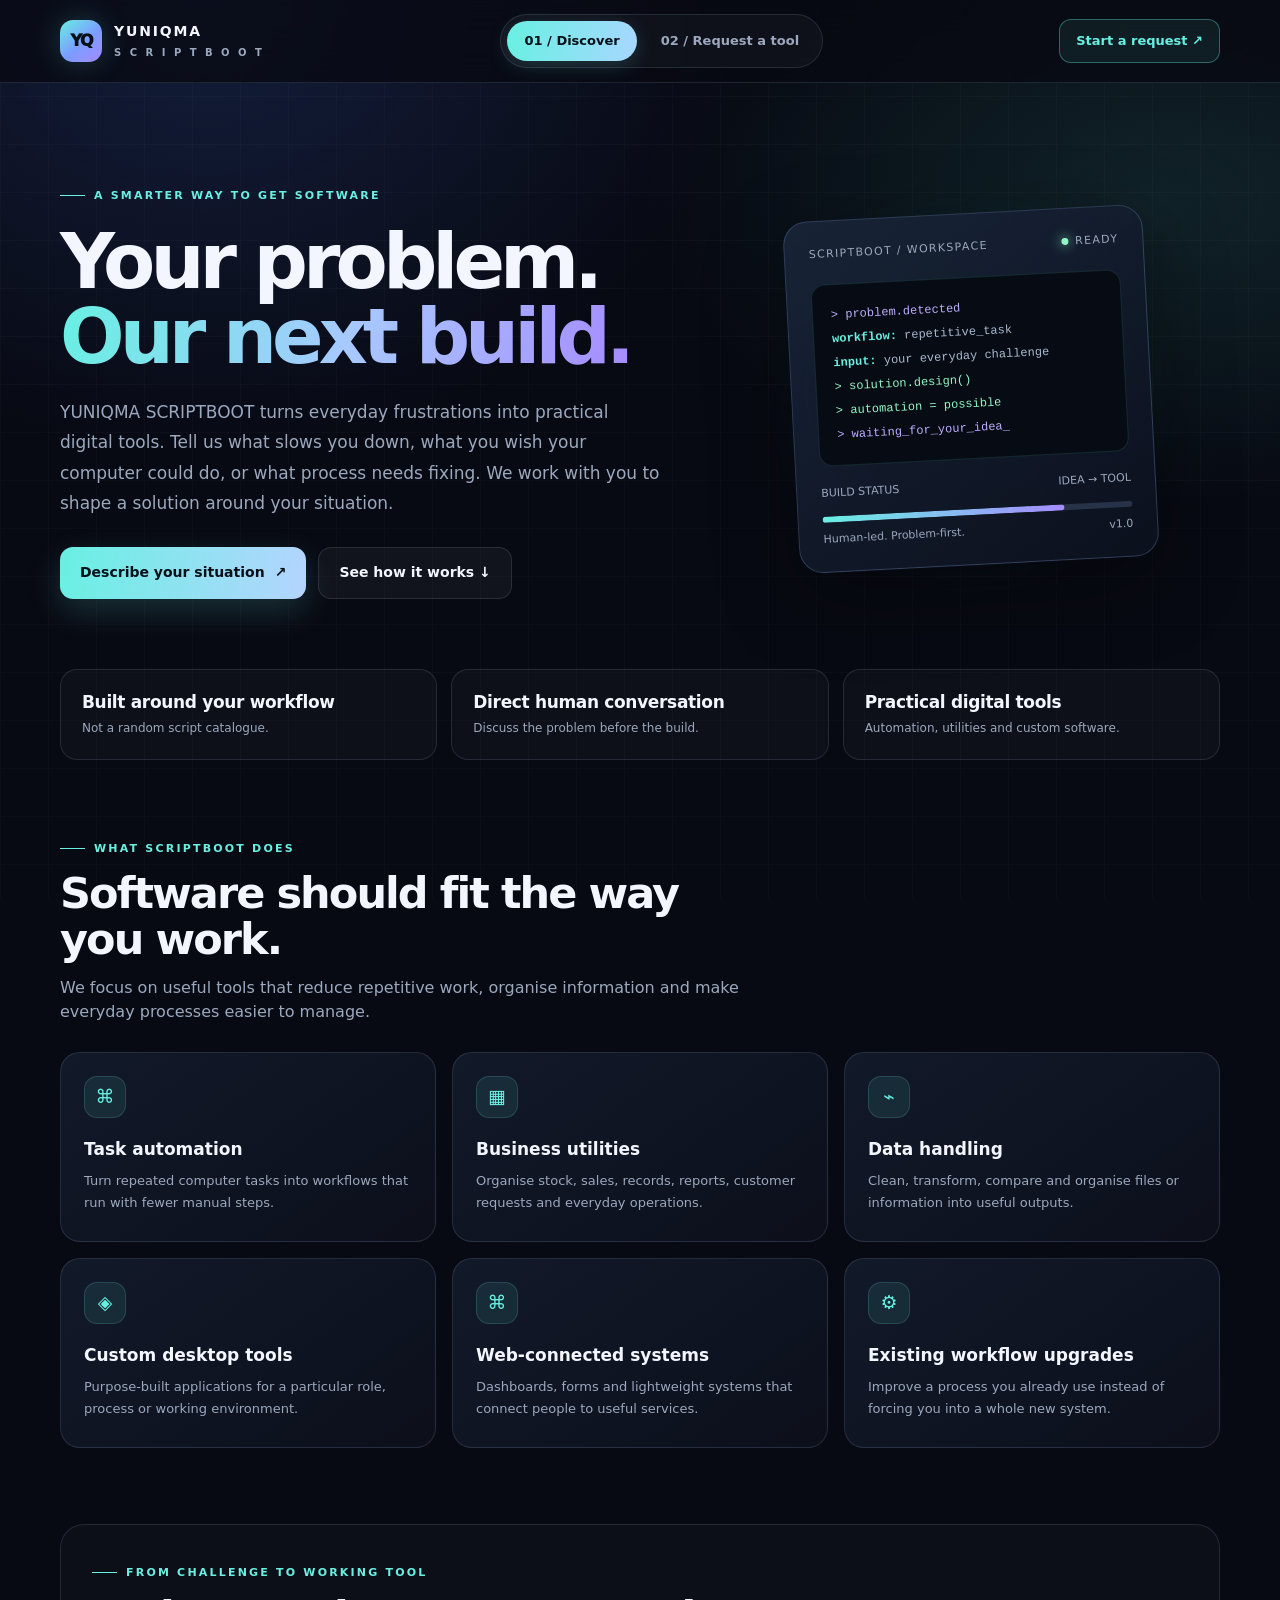
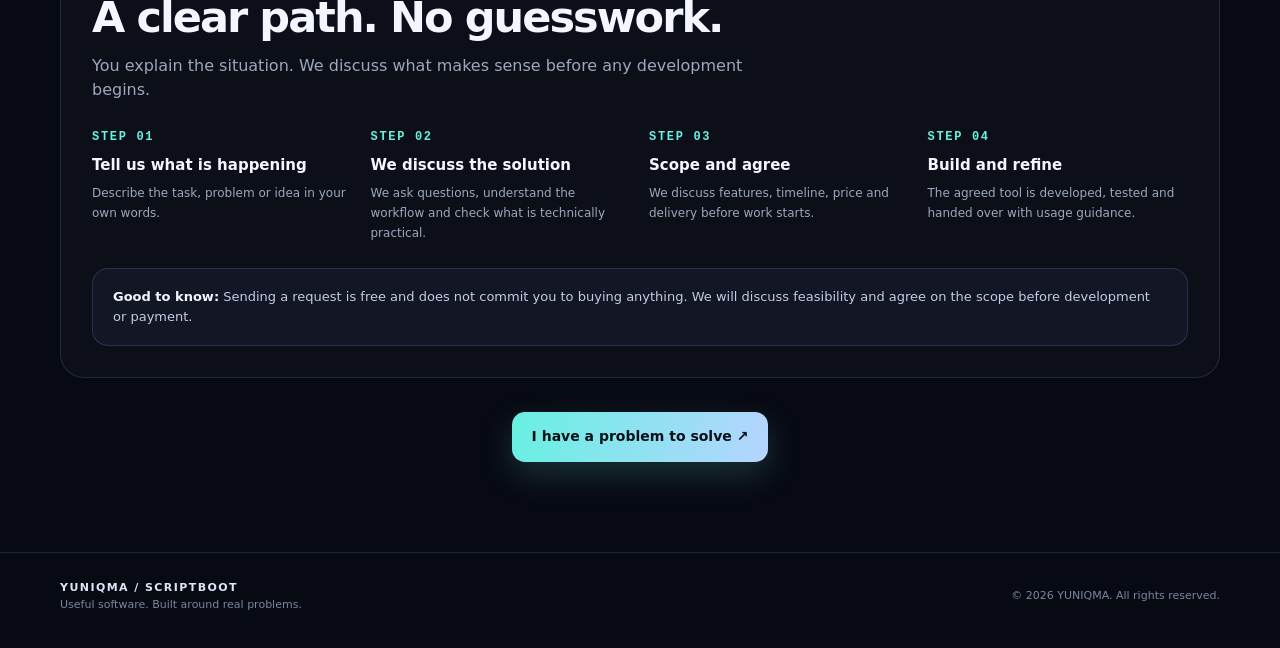
==== index.html @ 6a7606a5 "initial commit" ====
<!doctype html>
<html lang="en">
<head>
  <meta charset="utf-8">
  <meta name="viewport" content="width=device-width, initial-scale=1">
  <meta name="theme-color" content="#090b16">
  <meta name="description" content="YUNIQMA SCRIPTBOOT turns everyday workflow problems into purpose-built software and automation.">
  <title>YUNIQMA / SCRIPTBOOT — Software built around your problem</title>
  <link rel="stylesheet" href="style.css">
</head>
<body>
  <header class="topbar">
    <div class="shell nav">
      <a class="brand" href="#" aria-label="YUNIQMA SCRIPTBOOT home" onclick="showTab('docs');return false;">
        <div class="mark">YQ</div><div class="brandname">YUNIQMA<span>S C R I P T B O O T</span></div>
      </a>
      <nav class="tabs" aria-label="Main navigation">
        <button class="tab active" id="tab-docs" role="tab" aria-selected="true" aria-controls="docs" onclick="showTab('docs')">01 / Discover</button>
        <button class="tab" id="tab-request" role="tab" aria-selected="false" aria-controls="request" onclick="showTab('request')">02 / Request a tool</button>
      </nav>
      <button class="nav-cta" onclick="showTab('request')">Start a request ↗</button>
    </div>
  </header>

  <main class="shell">
    <section class="view active" id="docs" role="tabpanel" aria-labelledby="tab-docs">
      <div class="hero">
        <div>
          <div class="eyebrow">A smarter way to get software</div>
          <h1>Your problem.<br><span class="gradient">Our next build.</span></h1>
          <p>YUNIQMA SCRIPTBOOT turns everyday frustrations into practical digital tools. Tell us what slows you down, what you wish your computer could do, or what process needs fixing. We work with you to shape a solution around your situation.</p>
          <div class="actions">
            <button class="btn btn-primary" onclick="showTab('request')">Describe your situation <span>↗</span></button>
            <a class="btn btn-secondary" href="#how-it-works">See how it works ↓</a>
          </div>
        </div>
        <div class="visual" aria-label="Abstract software interface illustration">
          <div class="orbit"></div>
          <div class="core-card">
            <div class="core-head"><span>Scriptboot / workspace</span><span><i class="live-dot"></i>ready</span></div>
            <div class="terminal"><span class="purple">&gt; problem.detected</span><br><b>workflow:</b> repetitive_task<br><b>input:</b> your everyday challenge<br><span class="green">&gt; solution.design()</span><br><span class="green">&gt; automation = possible</span><br><span class="purple">&gt; waiting_for_your_idea_</span></div>
            <div class="core-foot"><span>BUILD STATUS</span><span>IDEA → TOOL</span></div><div class="progress"><span></span></div>
            <div class="core-foot"><span>Human-led. Problem-first.</span><span>v1.0</span></div>
          </div>
        </div>
      </div>
      <div class="metrics">
        <div class="metric"><strong>Built around your workflow</strong><span>Not a random script catalogue.</span></div>
        <div class="metric"><strong>Direct human conversation</strong><span>Discuss the problem before the build.</span></div>
        <div class="metric"><strong>Practical digital tools</strong><span>Automation, utilities and custom software.</span></div>
      </div>

      <div class="section-head">
        <div class="eyebrow">What SCRIPTBOOT does</div>
        <h2>Software should fit the way you work.</h2>
        <p>We focus on useful tools that reduce repetitive work, organise information and make everyday processes easier to manage.</p>
      </div>
      <div class="grid3">
        <article class="feature"><div class="icon">⌘</div><h3>Task automation</h3><p>Turn repeated computer tasks into workflows that run with fewer manual steps.</p></article>
        <article class="feature"><div class="icon">▦</div><h3>Business utilities</h3><p>Organise stock, sales, records, reports, customer requests and everyday operations.</p></article>
        <article class="feature"><div class="icon">⌁</div><h3>Data handling</h3><p>Clean, transform, compare and organise files or information into useful outputs.</p></article>
        <article class="feature"><div class="icon">◈</div><h3>Custom desktop tools</h3><p>Purpose-built applications for a particular role, process or working environment.</p></article>
        <article class="feature"><div class="icon">⌘</div><h3>Web-connected systems</h3><p>Dashboards, forms and lightweight systems that connect people to useful services.</p></article>
        <article class="feature"><div class="icon">⚙</div><h3>Existing workflow upgrades</h3><p>Improve a process you already use instead of forcing you into a whole new system.</p></article>
      </div>

      <div class="process" id="how-it-works">
        <div class="eyebrow">From challenge to working tool</div>
        <div class="section-head" style="margin-bottom:0"><h2>A clear path. No guesswork.</h2><p>You explain the situation. We discuss what makes sense before any development begins.</p></div>
        <div class="steps">
          <div class="step"><div class="step-num">STEP 01</div><h3>Tell us what is happening</h3><p>Describe the task, problem or idea in your own words.</p></div>
          <div class="step"><div class="step-num">STEP 02</div><h3>We discuss the solution</h3><p>We ask questions, understand the workflow and check what is technically practical.</p></div>
          <div class="step"><div class="step-num">STEP 03</div><h3>Scope and agree</h3><p>We discuss features, timeline, price and delivery before work starts.</p></div>
          <div class="step"><div class="step-num">STEP 04</div><h3>Build and refine</h3><p>The agreed tool is developed, tested and handed over with usage guidance.</p></div>
        </div>
        <div class="note"><strong>Good to know:</strong> Sending a request is free and does not commit you to buying anything. We will discuss feasibility and agree on the scope before development or payment.</div>
      </div>
      <div class="actions" style="justify-content:center;margin-top:34px"><button class="btn btn-primary" onclick="showTab('request')">I have a problem to solve ↗</button></div>
    </section>

    <section class="view" id="request" role="tabpanel" aria-labelledby="tab-request">
      <div class="request-intro">
        <div class="eyebrow">Your idea starts here</div>
        <h1>What should your<br><span class="gradient">computer do for you?</span></h1>
        <p>Don't worry about technical language. Describe what is happening, what you want to happen instead, and where the difficulty is. We'll take it from there.</p>
      </div>
      <div class="request-layout">
        <aside class="side-panel">
          <h2>Start with the situation.</h2>
          <p>A useful request does not need to be perfectly written. A real example is enough to begin.</p>
          <div class="side-item"><div class="icon">01</div><div><strong>Explain the problem</strong><span>What takes too long, keeps going wrong or needs organising?</span></div></div>
          <div class="side-item"><div class="icon">02</div><div><strong>Describe the outcome</strong><span>What would a successful solution do for you?</span></div></div>
          <div class="side-item"><div class="icon">03</div><div><strong>Continue on WhatsApp</strong><span>Your request opens as a prepared message for you to review and send.</span></div></div>
          <div class="note"><strong>Our approach</strong><br>Understand first. Recommend second. Build only when the solution makes sense.</div>
        </aside>
        <form class="form-panel" id="requestForm">
          <h2>Tool request brief</h2>
          <p class="sub">Fields marked * are required. Your details will be placed into a WhatsApp message.</p>
          <div class="form-grid">
            <div class="field"><label for="category">What kind of help do you need? *</label><select id="category" name="category" required><option value="" disabled selected>Select a category</option><option>Business or office automation</option><option>Data processing and reports</option><option>Stock, sales or customer management</option><option>Computer or IT utility</option><option>Website or web-connected tool</option><option>Personal productivity</option><option>Other / not sure yet</option></select></div>
            <div class="field"><label for="platform">Where should it work?</label><select id="platform" name="platform"><option value="Not sure yet">Not sure yet</option><option>Windows computer</option><option>Linux computer</option><option>Mac computer</option><option>Website / browser</option><option>Android phone</option><option>Multiple platforms</option></select></div>
            <div class="field full"><label for="problem">Describe your situation *</label><textarea id="problem" name="problem" placeholder="What are you trying to do? What is difficult, repetitive or not working? Give us a real example if possible..." required minlength="15" maxlength="3000"></textarea><span class="hint">A few sentences are perfect. Please do not include passwords, PINs or private customer information.</span></div>
            <div class="field full"><label for="outcome">What would you like the tool to do?</label><textarea id="outcome" name="outcome" placeholder="For example: save the records, calculate totals and create a report..." maxlength="1500" style="min-height:95px"></textarea></div>
            <div class="field"><label for="budget">Estimated budget (optional)</label><select id="budget" name="budget"><option value="Not specified">Prefer to discuss</option><option>Under GH₵100</option><option>GH₵100–300</option><option>GH₵300–700</option><option>GH₵700–1,500</option><option>GH₵1,500+</option></select></div>
            <div class="field"><label for="timing">When do you need it?</label><select id="timing" name="timing"><option>Flexible / discuss together</option><option>As soon as practical</option><option>Within 1–2 weeks</option><option>Within a month</option><option>Just exploring an idea</option></select></div>
            <div class="field full"><label for="extra">Anything else we should know? (optional)</label><input id="extra" name="extra" placeholder="Business type, number of users, existing software, etc." maxlength="500"></div>
          </div>
          <label class="consent"><input type="checkbox" id="consent" required><span>I understand that this form prepares a message to YUNIQMA SCRIPTBOOT on WhatsApp. I will review and send the message myself. I will not include passwords, payment PINs or sensitive personal data.</span></label>
          <div class="send-row"><button class="btn btn-primary" type="submit">Prepare WhatsApp request <span>↗</span></button><span class="status" id="formStatus" aria-live="polite">No payment or commitment is required to send an enquiry.</span></div>
          <div class="form-foot">When you press the button, WhatsApp will open with your request filled in. You must press <strong>Send</strong> inside WhatsApp for us to receive it. If WhatsApp is unavailable, you can copy the prepared message instead.</div>
        </form>
      </div>
    </section>
  </main>

  <footer><div class="shell footer-inner"><div><div class="footer-brand">YUNIQMA / SCRIPTBOOT</div><div>Useful software. Built around real problems.</div></div><div>© <span id="year"></span> YUNIQMA. All rights reserved.</div></div></footer>

  <script src="script.js"></script>
</body>
</html>
---- style.css ----
:root{
      --bg:#080a13;--panel:#101522;--panel2:#131b2b;--text:#f3f6ff;--muted:#9ba8bd;
      --line:rgba(173,195,235,.14);--cyan:#68f0e2;--blue:#7c9cff;--violet:#a58bff;
      --good:#91f7c5;--shadow:0 24px 80px rgba(0,0,0,.38);--radius:24px;
    }
    *{box-sizing:border-box}html{scroll-behavior:smooth}body{margin:0;background:var(--bg);color:var(--text);font-family:Inter,ui-sans-serif,system-ui,-apple-system,BlinkMacSystemFont,"Segoe UI",sans-serif;line-height:1.55;overflow-x:hidden}
    body:before{content:"";position:fixed;inset:0;pointer-events:none;z-index:-2;background:radial-gradient(ellipse at 16% 0%,rgba(65,104,210,.22),transparent 36%),radial-gradient(ellipse at 91% 22%,rgba(76,218,198,.12),transparent 32%),linear-gradient(rgba(255,255,255,.018) 1px,transparent 1px),linear-gradient(90deg,rgba(255,255,255,.018) 1px,transparent 1px);background-size:auto,auto,48px 48px,48px 48px}
    a{color:inherit;text-decoration:none}button,input,select,textarea{font:inherit}.shell{width:min(1160px,calc(100% - 40px));margin:auto}
    .topbar{position:sticky;top:0;z-index:20;backdrop-filter:blur(18px);background:rgba(8,10,19,.78);border-bottom:1px solid var(--line)}.nav{height:82px;display:flex;align-items:center;justify-content:space-between;gap:24px}
    .brand{display:flex;align-items:center;gap:12px;min-width:0}.mark{height:42px;width:42px;border-radius:13px;display:grid;place-items:center;background:linear-gradient(140deg,var(--cyan),var(--blue) 55%,var(--violet));color:#071018;font-weight:950;letter-spacing:-2px;box-shadow:0 0 30px rgba(104,240,226,.2)}.brandname{font-weight:850;letter-spacing:.13em;font-size:14px}.brandname span{display:block;color:var(--muted);font-size:10px;font-weight:650;letter-spacing:.25em;margin-top:2px}
    .tabs{display:flex;align-items:center;gap:7px;padding:6px;border:1px solid var(--line);border-radius:999px;background:rgba(255,255,255,.035)}.tab{border:0;background:transparent;color:var(--muted);padding:10px 17px;border-radius:999px;cursor:pointer;font-size:13px;font-weight:750;transition:.2s}.tab:hover{color:var(--text)}.tab.active{color:#071018;background:linear-gradient(100deg,var(--cyan),#a8d7ff);box-shadow:0 5px 20px rgba(104,240,226,.17)}
    .nav-cta{border:1px solid rgba(104,240,226,.35);background:rgba(104,240,226,.08);color:var(--cyan);padding:11px 16px;border-radius:12px;font-size:13px;font-weight:800;cursor:pointer;white-space:nowrap}.nav-cta:hover{background:rgba(104,240,226,.15)}
    main{padding:46px 0 90px}.view{display:none;animation:rise .42s ease both}.view.active{display:block}@keyframes rise{from{opacity:0;transform:translateY(10px)}to{opacity:1;transform:translateY(0)}}
    .eyebrow{display:inline-flex;align-items:center;gap:9px;color:var(--cyan);font-size:11px;font-weight:850;letter-spacing:.2em;text-transform:uppercase}.eyebrow:before{content:"";height:1px;width:25px;background:currentColor}.hero{display:grid;grid-template-columns:1.1fr .9fr;gap:54px;align-items:center;padding:50px 0 62px}.hero h1{font-size:clamp(42px,6vw,76px);line-height:.99;letter-spacing:-.065em;margin:20px 0 22px;max-width:760px}.gradient{background:linear-gradient(100deg,var(--cyan),#a8c8ff 52%,var(--violet));-webkit-background-clip:text;background-clip:text;color:transparent}.hero p{max-width:600px;color:var(--muted);font-size:17px;line-height:1.8;margin:0 0 28px}.actions{display:flex;flex-wrap:wrap;gap:12px}.btn{border:0;border-radius:13px;padding:14px 20px;font-weight:850;font-size:14px;cursor:pointer;display:inline-flex;align-items:center;justify-content:center;gap:10px;transition:transform .2s,box-shadow .2s}.btn:hover{transform:translateY(-2px)}.btn-primary{color:#071018;background:linear-gradient(100deg,var(--cyan),#b5d4ff);box-shadow:0 12px 32px rgba(104,240,226,.17)}.btn-secondary{color:var(--text);border:1px solid var(--line);background:rgba(255,255,255,.045)}
    .visual{position:relative;min-height:390px;display:grid;place-items:center}.orbit{position:absolute;width:330px;height:330px;border-radius:50%;border:1px solid rgba(104,240,226,.16);box-shadow:0 0 80px rgba(104,240,226,.06),inset 0 0 50px rgba(124,156,255,.06)}.orbit:before,.orbit:after{content:"";position:absolute;inset:26px;border:1px dashed rgba(124,156,255,.23);border-radius:50%}.orbit:after{inset:61px;border-style:solid;border-color:rgba(165,139,255,.18)}.core-card{position:relative;width:min(100%,360px);padding:24px;border:1px solid rgba(150,187,255,.22);border-radius:24px;background:linear-gradient(145deg,rgba(25,37,57,.93),rgba(12,17,30,.96));box-shadow:var(--shadow);transform:rotate(-3deg)}.core-head{display:flex;justify-content:space-between;align-items:center;color:var(--muted);font-size:11px;letter-spacing:.12em;text-transform:uppercase}.live-dot{width:7px;height:7px;border-radius:50%;background:var(--good);display:inline-block;box-shadow:0 0 12px var(--good);margin-right:7px}.terminal{margin:22px 0 18px;padding:18px;border-radius:14px;background:#070b13;border:1px solid rgba(104,240,226,.13);font:12px/2 ui-monospace,SFMono-Regular,Menlo,monospace;color:#a9bad0}.terminal b{color:var(--cyan);font-weight:600}.terminal .purple{color:#bdadff}.terminal .green{color:#91f7c5}.progress{height:6px;background:#263247;border-radius:9px;overflow:hidden;margin:15px 0 8px}.progress span{display:block;width:78%;height:100%;background:linear-gradient(90deg,var(--cyan),var(--violet));border-radius:9px}.core-foot{display:flex;justify-content:space-between;color:var(--muted);font-size:11px}
    .metrics{display:grid;grid-template-columns:repeat(3,1fr);gap:14px;margin:8px 0 72px}.metric{padding:19px 21px;border:1px solid var(--line);border-radius:17px;background:rgba(255,255,255,.027)}.metric strong{display:block;font-size:17px;letter-spacing:-.02em}.metric span{color:var(--muted);font-size:12px}
    .section-head{max-width:690px;margin:0 0 27px}.section-head h2{font-size:clamp(28px,4vw,43px);letter-spacing:-.045em;line-height:1.08;margin:13px 0}.section-head p{color:var(--muted);margin:0}.grid3{display:grid;grid-template-columns:repeat(3,1fr);gap:16px}.feature{padding:23px;border:1px solid var(--line);border-radius:20px;background:linear-gradient(145deg,rgba(21,30,47,.8),rgba(13,17,29,.85));min-height:190px}.icon{width:42px;height:42px;border-radius:13px;display:grid;place-items:center;color:var(--cyan);background:rgba(104,240,226,.09);border:1px solid rgba(104,240,226,.16);font-size:19px}.feature h3{margin:18px 0 7px;font-size:17px}.feature p{color:var(--muted);font-size:13px;margin:0;line-height:1.7}
    .process{margin-top:76px;padding:31px;border:1px solid var(--line);border-radius:24px;background:rgba(255,255,255,.025)}.steps{display:grid;grid-template-columns:repeat(4,1fr);gap:18px;margin-top:27px}.step{position:relative}.step-num{font:700 12px ui-monospace,monospace;color:var(--cyan);letter-spacing:.14em}.step h3{font-size:15px;margin:10px 0 5px}.step p{font-size:12px;color:var(--muted);margin:0;line-height:1.7}
    .note{margin-top:24px;padding:18px 20px;border-radius:16px;border:1px solid rgba(124,156,255,.2);background:rgba(124,156,255,.06);color:#c1cde4;font-size:13px}.note strong{color:var(--text)}
    /* Request view */
    .request-intro{padding:25px 0 29px;max-width:800px}.request-intro h1{font-size:clamp(38px,5vw,62px);line-height:1.02;letter-spacing:-.06em;margin:16px 0}.request-intro p{color:var(--muted);font-size:16px;max-width:700px}.request-layout{display:grid;grid-template-columns:.72fr 1.28fr;gap:22px;align-items:start}.side-panel,.form-panel{border:1px solid var(--line);border-radius:23px;background:linear-gradient(145deg,rgba(21,30,47,.85),rgba(12,17,29,.9));padding:25px}.side-panel h2{font-size:20px;margin:0 0 10px}.side-panel>p{color:var(--muted);font-size:13px;margin:0 0 23px}.side-item{display:flex;gap:12px;margin:18px 0}.side-item .icon{flex:0 0 39px;width:39px;height:39px;font-size:16px}.side-item strong{font-size:13px;display:block}.side-item span{display:block;color:var(--muted);font-size:12px;margin-top:3px}.form-panel h2{font-size:22px;margin:0 0 5px}.form-panel .sub{font-size:12px;color:var(--muted);margin:0 0 24px}.form-grid{display:grid;grid-template-columns:1fr 1fr;gap:15px}.field{display:flex;flex-direction:column;gap:7px}.field.full{grid-column:1/-1}.field label{font-size:12px;color:#d6deed;font-weight:750}.field input,.field select,.field textarea{width:100%;color:var(--text);background:#090e19;border:1px solid rgba(165,185,220,.2);border-radius:11px;padding:13px 14px;outline:none;transition:border .2s,box-shadow .2s}.field input:focus,.field select:focus,.field textarea:focus{border-color:rgba(104,240,226,.65);box-shadow:0 0 0 3px rgba(104,240,226,.08)}.field input::placeholder,.field textarea::placeholder{color:#64738b}.field select{appearance:none;background-image:linear-gradient(45deg,transparent 50%,#93a5bf 50%),linear-gradient(135deg,#93a5bf 50%,transparent 50%);background-position:calc(100% - 18px) 19px,calc(100% - 13px) 19px;background-size:5px 5px;background-repeat:no-repeat}.field select option{background:#101522}.field textarea{min-height:150px;resize:vertical}.hint{font-size:11px;color:#7f8ca2}.consent{display:flex;gap:9px;align-items:flex-start;color:var(--muted);font-size:11px;line-height:1.6;margin:18px 0}.consent input{margin-top:3px;accent-color:var(--cyan)}.send-row{display:flex;align-items:center;gap:13px;flex-wrap:wrap}.send-row .btn{min-width:190px}.status{font-size:12px;color:var(--muted)}.form-foot{border-top:1px solid var(--line);margin-top:22px;padding-top:17px;color:#8190a8;font-size:11px;line-height:1.7}
    footer{border-top:1px solid var(--line);padding:26px 0 35px;color:#79879e;font-size:11px}.footer-inner{display:flex;align-items:center;justify-content:space-between;gap:16px}.footer-brand{color:#dce6f7;font-weight:800;letter-spacing:.13em}
    @media(max-width:850px){.hero{grid-template-columns:1fr;gap:20px;padding-top:30px}.visual{min-height:330px}.grid3{grid-template-columns:repeat(2,1fr)}.request-layout{grid-template-columns:1fr}.side-panel{order:2}.steps{grid-template-columns:repeat(2,1fr)}}
    @media(max-width:620px){.shell{width:min(100% - 28px,1160px)}.nav{height:auto;min-height:75px;flex-wrap:wrap;padding:13px 0;gap:12px}.tabs{order:3;width:100%;justify-content:stretch}.tab{flex:1;padding:10px 8px}.nav-cta{margin-left:auto}.brandname{font-size:12px}.hero h1{font-size:48px}.hero p{font-size:15px}.metrics{grid-template-columns:1fr;margin-bottom:52px}.grid3{grid-template-columns:1fr}.steps{grid-template-columns:1fr}.process{padding:22px}.form-grid{grid-template-columns:1fr}.field.full{grid-column:auto}.side-panel,.form-panel{padding:20px}.visual{min-height:300px}.orbit{width:270px;height:270px}.footer-inner{align-items:flex-start;flex-direction:column}}
    @media(prefers-reduced-motion:reduce){*,*:before,*:after{scroll-behavior:auto!important;animation:none!important;transition:none!important}}
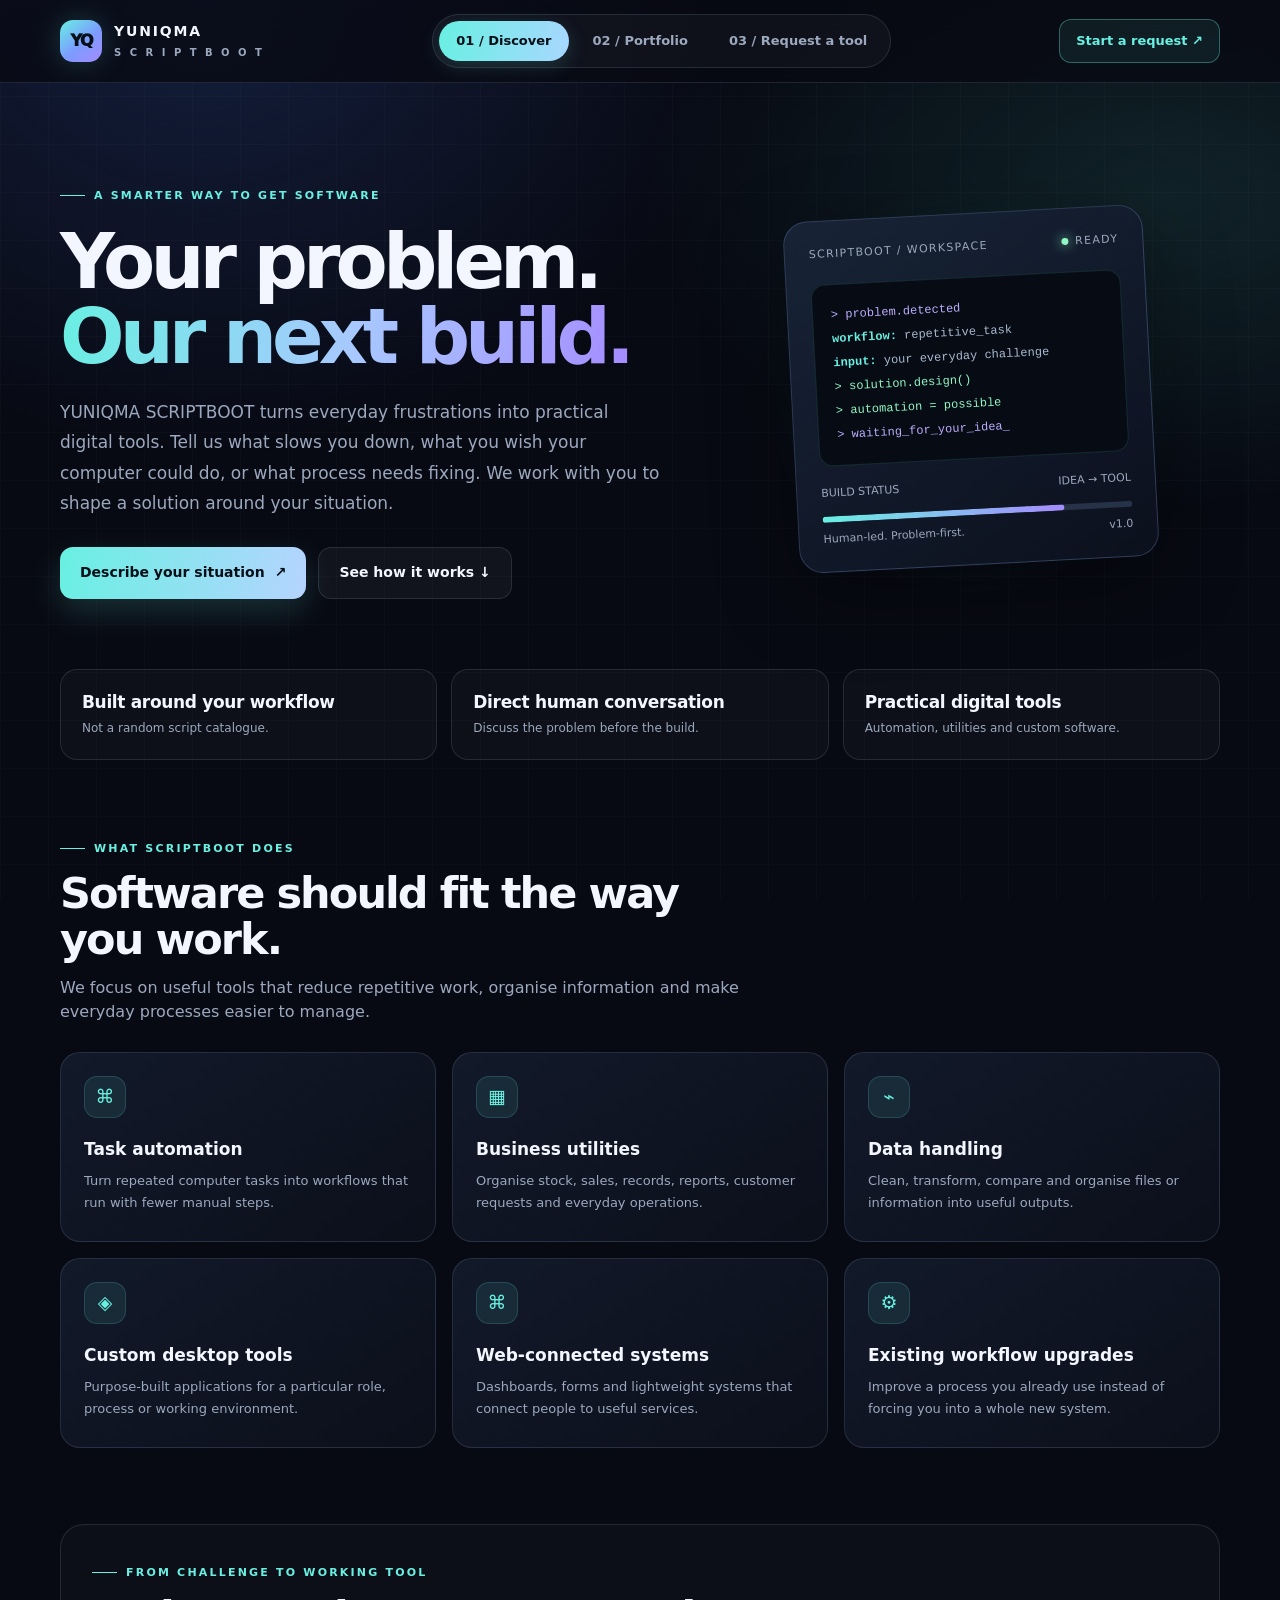
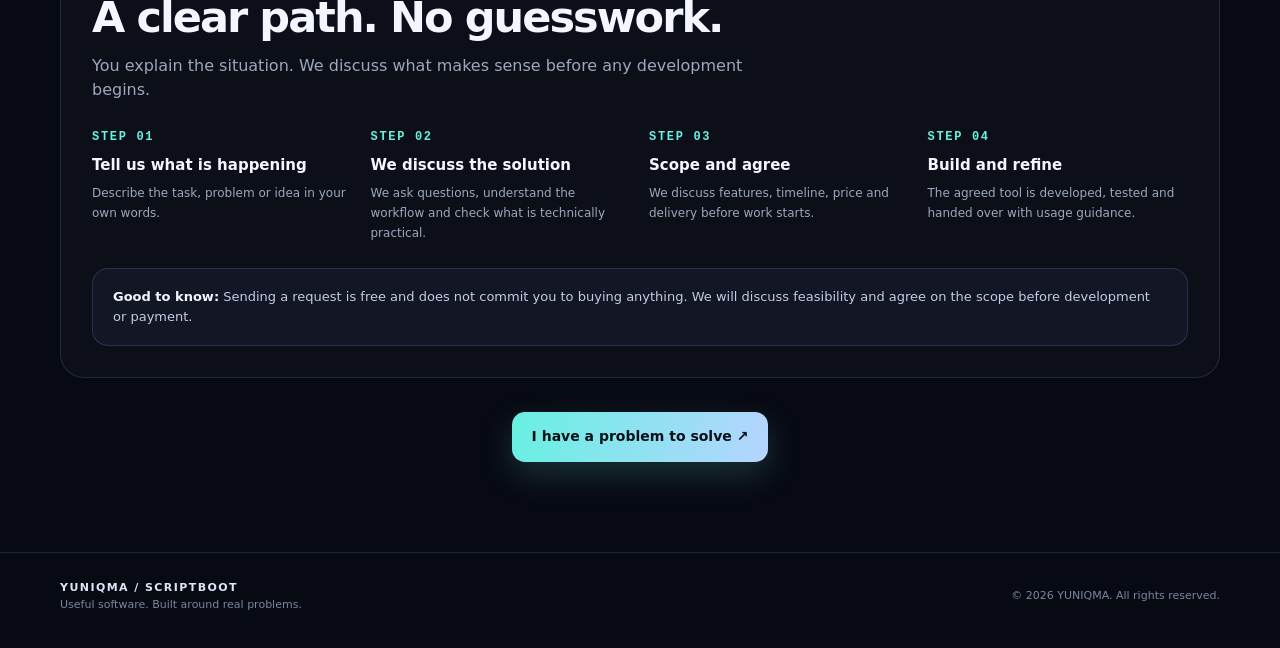
==== commit a74759fe: "initial commit" ====
--- a/index.html
+++ b/index.html
@@ -16,7 +16,8 @@
       </a>
       <nav class="tabs" aria-label="Main navigation">
         <button class="tab active" id="tab-docs" role="tab" aria-selected="true" aria-controls="docs" onclick="showTab('docs')">01 / Discover</button>
-        <button class="tab" id="tab-request" role="tab" aria-selected="false" aria-controls="request" onclick="showTab('request')">02 / Request a tool</button>
+        <button class="tab" id="tab-portfolio" role="tab" aria-selected="false" aria-controls="portfolio" onclick="showTab('portfolio')">02 / Portfolio</button>
+        <button class="tab" id="tab-request" role="tab" aria-selected="false" aria-controls="request" onclick="showTab('request')">03 / Request a tool</button>
       </nav>
       <button class="nav-cta" onclick="showTab('request')">Start a request ↗</button>
     </div>
@@ -78,6 +79,15 @@
       <div class="actions" style="justify-content:center;margin-top:34px"><button class="btn btn-primary" onclick="showTab('request')">I have a problem to solve ↗</button></div>
     </section>
 
+    <section class="view" id="portfolio" role="tabpanel" aria-labelledby="tab-portfolio">
+      <div class="request-intro">
+        <div class="eyebrow">Selected work and demos</div>
+        <h1>Small tools.<br><span class="gradient">Useful ideas.</span></h1>
+        <p>Explore these Python demo scripts. Open a project to inspect its source; run Python demos on your own computer.</p>
+      </div>
+      <div class="grid3 portfolio-grid" id="portfolioGrid" aria-live="polite"></div>
+    </section>
+
     <section class="view" id="request" role="tabpanel" aria-labelledby="tab-request">
       <div class="request-intro">
         <div class="eyebrow">Your idea starts here</div>
@@ -90,12 +100,12 @@
           <p>A useful request does not need to be perfectly written. A real example is enough to begin.</p>
           <div class="side-item"><div class="icon">01</div><div><strong>Explain the problem</strong><span>What takes too long, keeps going wrong or needs organising?</span></div></div>
           <div class="side-item"><div class="icon">02</div><div><strong>Describe the outcome</strong><span>What would a successful solution do for you?</span></div></div>
-          <div class="side-item"><div class="icon">03</div><div><strong>Continue on WhatsApp</strong><span>Your request opens as a prepared message for you to review and send.</span></div></div>
+          <div class="side-item"><div class="icon">03</div><div><strong>Continue by email</strong><span>Your request opens as a prepared email for you to review and send.</span></div></div>
           <div class="note"><strong>Our approach</strong><br>Understand first. Recommend second. Build only when the solution makes sense.</div>
         </aside>
         <form class="form-panel" id="requestForm">
           <h2>Tool request brief</h2>
-          <p class="sub">Fields marked * are required. Your details will be placed into a WhatsApp message.</p>
+          <p class="sub">Fields marked * are required. Your request will be prepared as an email to yuniqma7@gmail.com.</p>
           <div class="form-grid">
             <div class="field"><label for="category">What kind of help do you need? *</label><select id="category" name="category" required><option value="" disabled selected>Select a category</option><option>Business or office automation</option><option>Data processing and reports</option><option>Stock, sales or customer management</option><option>Computer or IT utility</option><option>Website or web-connected tool</option><option>Personal productivity</option><option>Other / not sure yet</option></select></div>
             <div class="field"><label for="platform">Where should it work?</label><select id="platform" name="platform"><option value="Not sure yet">Not sure yet</option><option>Windows computer</option><option>Linux computer</option><option>Mac computer</option><option>Website / browser</option><option>Android phone</option><option>Multiple platforms</option></select></div>
@@ -105,9 +115,9 @@
             <div class="field"><label for="timing">When do you need it?</label><select id="timing" name="timing"><option>Flexible / discuss together</option><option>As soon as practical</option><option>Within 1–2 weeks</option><option>Within a month</option><option>Just exploring an idea</option></select></div>
             <div class="field full"><label for="extra">Anything else we should know? (optional)</label><input id="extra" name="extra" placeholder="Business type, number of users, existing software, etc." maxlength="500"></div>
           </div>
-          <label class="consent"><input type="checkbox" id="consent" required><span>I understand that this form prepares a message to YUNIQMA SCRIPTBOOT on WhatsApp. I will review and send the message myself. I will not include passwords, payment PINs or sensitive personal data.</span></label>
-          <div class="send-row"><button class="btn btn-primary" type="submit">Prepare WhatsApp request <span>↗</span></button><span class="status" id="formStatus" aria-live="polite">No payment or commitment is required to send an enquiry.</span></div>
-          <div class="form-foot">When you press the button, WhatsApp will open with your request filled in. You must press <strong>Send</strong> inside WhatsApp for us to receive it. If WhatsApp is unavailable, you can copy the prepared message instead.</div>
+          <label class="consent"><input type="checkbox" id="consent" required><span>I understand that this form prepares an email to YUNIQMA SCRIPTBOOT. I will review and send the email myself. I will not include passwords, payment PINs or sensitive personal data.</span></label>
+          <div class="send-row"><button class="btn btn-primary" type="submit">Prepare email request <span>↗</span></button><span class="status" id="formStatus" aria-live="polite">No payment or commitment is required to send an enquiry.</span></div>
+          <div class="form-foot">Your email app will open with your request addressed to <strong>yuniqma7@gmail.com</strong>. Press <strong>Send</strong> in your email app for us to receive it.</div>
         </form>
       </div>
     </section>
--- a/style.css
+++ b/style.css
@@ -17,6 +17,7 @@
     .section-head{max-width:690px;margin:0 0 27px}.section-head h2{font-size:clamp(28px,4vw,43px);letter-spacing:-.045em;line-height:1.08;margin:13px 0}.section-head p{color:var(--muted);margin:0}.grid3{display:grid;grid-template-columns:repeat(3,1fr);gap:16px}.feature{padding:23px;border:1px solid var(--line);border-radius:20px;background:linear-gradient(145deg,rgba(21,30,47,.8),rgba(13,17,29,.85));min-height:190px}.icon{width:42px;height:42px;border-radius:13px;display:grid;place-items:center;color:var(--cyan);background:rgba(104,240,226,.09);border:1px solid rgba(104,240,226,.16);font-size:19px}.feature h3{margin:18px 0 7px;font-size:17px}.feature p{color:var(--muted);font-size:13px;margin:0;line-height:1.7}
     .process{margin-top:76px;padding:31px;border:1px solid var(--line);border-radius:24px;background:rgba(255,255,255,.025)}.steps{display:grid;grid-template-columns:repeat(4,1fr);gap:18px;margin-top:27px}.step{position:relative}.step-num{font:700 12px ui-monospace,monospace;color:var(--cyan);letter-spacing:.14em}.step h3{font-size:15px;margin:10px 0 5px}.step p{font-size:12px;color:var(--muted);margin:0;line-height:1.7}
     .note{margin-top:24px;padding:18px 20px;border-radius:16px;border:1px solid rgba(124,156,255,.2);background:rgba(124,156,255,.06);color:#c1cde4;font-size:13px}.note strong{color:var(--text)}
+    .portfolio-card{padding:23px;border:1px solid var(--line);border-radius:20px;background:linear-gradient(145deg,rgba(21,30,47,.8),rgba(13,17,29,.85));min-height:210px;display:flex;flex-direction:column;align-items:flex-start}.portfolio-type{color:var(--cyan);font-size:10px;font-weight:850;letter-spacing:.14em;text-transform:uppercase}.portfolio-card h2{font-size:18px;margin:15px 0 8px}.portfolio-card p{color:var(--muted);font-size:13px;line-height:1.7;margin:0 0 20px}.portfolio-link{margin-top:auto;color:var(--cyan);font-size:12px;font-weight:800}.portfolio-link:hover{text-decoration:underline}.portfolio-empty{grid-column:1/-1;color:var(--muted)}
     /* Request view */
     .request-intro{padding:25px 0 29px;max-width:800px}.request-intro h1{font-size:clamp(38px,5vw,62px);line-height:1.02;letter-spacing:-.06em;margin:16px 0}.request-intro p{color:var(--muted);font-size:16px;max-width:700px}.request-layout{display:grid;grid-template-columns:.72fr 1.28fr;gap:22px;align-items:start}.side-panel,.form-panel{border:1px solid var(--line);border-radius:23px;background:linear-gradient(145deg,rgba(21,30,47,.85),rgba(12,17,29,.9));padding:25px}.side-panel h2{font-size:20px;margin:0 0 10px}.side-panel>p{color:var(--muted);font-size:13px;margin:0 0 23px}.side-item{display:flex;gap:12px;margin:18px 0}.side-item .icon{flex:0 0 39px;width:39px;height:39px;font-size:16px}.side-item strong{font-size:13px;display:block}.side-item span{display:block;color:var(--muted);font-size:12px;margin-top:3px}.form-panel h2{font-size:22px;margin:0 0 5px}.form-panel .sub{font-size:12px;color:var(--muted);margin:0 0 24px}.form-grid{display:grid;grid-template-columns:1fr 1fr;gap:15px}.field{display:flex;flex-direction:column;gap:7px}.field.full{grid-column:1/-1}.field label{font-size:12px;color:#d6deed;font-weight:750}.field input,.field select,.field textarea{width:100%;color:var(--text);background:#090e19;border:1px solid rgba(165,185,220,.2);border-radius:11px;padding:13px 14px;outline:none;transition:border .2s,box-shadow .2s}.field input:focus,.field select:focus,.field textarea:focus{border-color:rgba(104,240,226,.65);box-shadow:0 0 0 3px rgba(104,240,226,.08)}.field input::placeholder,.field textarea::placeholder{color:#64738b}.field select{appearance:none;background-image:linear-gradient(45deg,transparent 50%,#93a5bf 50%),linear-gradient(135deg,#93a5bf 50%,transparent 50%);background-position:calc(100% - 18px) 19px,calc(100% - 13px) 19px;background-size:5px 5px;background-repeat:no-repeat}.field select option{background:#101522}.field textarea{min-height:150px;resize:vertical}.hint{font-size:11px;color:#7f8ca2}.consent{display:flex;gap:9px;align-items:flex-start;color:var(--muted);font-size:11px;line-height:1.6;margin:18px 0}.consent input{margin-top:3px;accent-color:var(--cyan)}.send-row{display:flex;align-items:center;gap:13px;flex-wrap:wrap}.send-row .btn{min-width:190px}.status{font-size:12px;color:var(--muted)}.form-foot{border-top:1px solid var(--line);margin-top:22px;padding-top:17px;color:#8190a8;font-size:11px;line-height:1.7}
     footer{border-top:1px solid var(--line);padding:26px 0 35px;color:#79879e;font-size:11px}.footer-inner{display:flex;align-items:center;justify-content:space-between;gap:16px}.footer-brand{color:#dce6f7;font-weight:800;letter-spacing:.13em}
